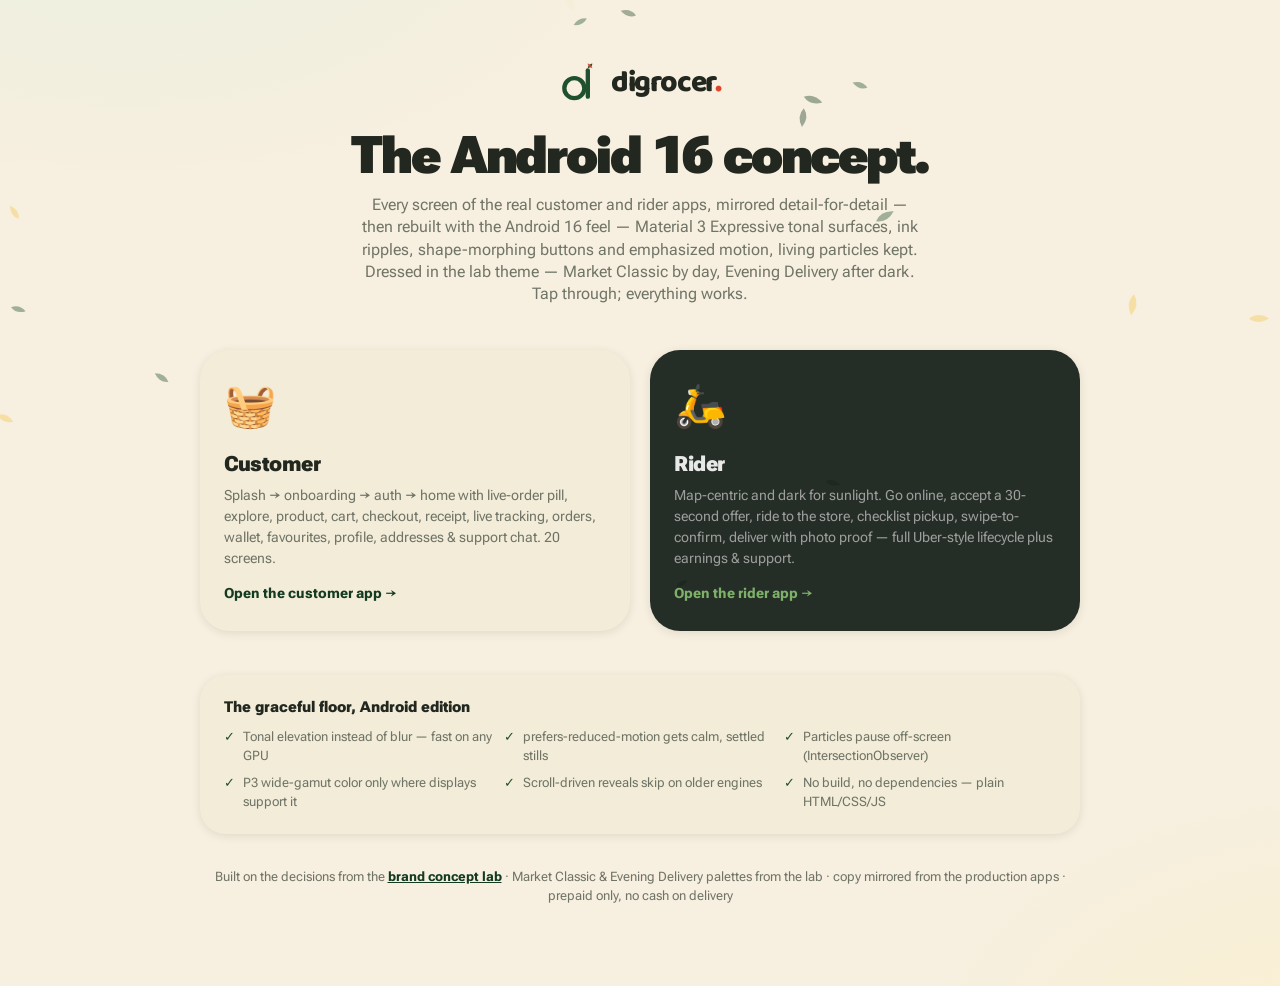
==== android/index.html @ c110612d "feat: lab-theme platform editions — ios/ (iOS 27) and android/ (Android 16) Two new folders, both dr" ====
<!DOCTYPE html>
<html lang="en">
<head>
<meta charset="UTF-8">
<meta name="viewport" content="width=device-width, initial-scale=1.0">
<title>digrocer — Android 16 · lab theme</title>
<link rel="preconnect" href="https://fonts.googleapis.com">
<link href="https://fonts.googleapis.com/css2?family=Baloo+2:wght@600;700;800&family=Roboto+Flex:opsz,wght@8..144,400..800&display=swap" rel="stylesheet">
<link rel="stylesheet" href="shared.css">
<style>
body{overflow:auto}
.hub{
  min-height:100vh;position:relative;
  background:
    radial-gradient(900px 500px at 10% -10%, var(--mint) 0%, transparent 55%),
    radial-gradient(700px 480px at 105% 110%, var(--harvest-soft) 0%, transparent 60%),
    var(--canvas);
  padding:60px 22px 80px;
}
.hub>canvas{position:fixed;inset:0;width:100%;height:100%;pointer-events:none}
.hubin{max-width:880px;margin:0 auto;position:relative;z-index:2}
.brandrow{display:flex;align-items:center;gap:12px;justify-content:center}
.wordmark{font-size:30px;font-weight:900;letter-spacing:-.04em}
.wordmark .dot{color:var(--berry)}
.hub h1{font-size:clamp(30px,6vw,52px);font-weight:900;letter-spacing:-.04em;text-align:center;margin:22px 0 10px;line-height:1.05}
.hub .lede{text-align:center;color:var(--ink-muted);max-width:560px;margin:0 auto 44px;font-size:15.5px}
.apps{display:grid;gap:20px;grid-template-columns:repeat(auto-fit,minmax(280px,1fr))}
.appcard{
  border-radius:30px;padding:26px 24px;text-align:left;display:block;text-decoration:none;color:inherit;
  transition:transform .25s var(--spring);
}
.appcard:hover{transform:translateY(-4px)}
.appcard .em{font-size:42px;display:block;margin-bottom:12px}
.appcard h2{font-size:21px;font-weight:900;letter-spacing:-.02em}
.appcard p{color:var(--ink-muted);font-size:13.5px;margin:6px 0 14px;line-height:1.55}
.appcard .cta{display:inline-flex;align-items:center;gap:7px;font-weight:800;font-size:13.5px;color:var(--forest)}
.appcard.darkc{background:rgba(18,29,22,.92);color:#E8E8E8;border-color:rgba(255,255,255,.12)}
.appcard.darkc p{color:#9E9E9E}
.appcard.darkc .cta{color:#7FB069}
.notes{margin-top:44px;border-radius:26px;padding:22px 24px}
.notes h3{font-size:15px;font-weight:900;margin-bottom:10px}
.notes ul{list-style:none;display:grid;gap:8px;grid-template-columns:repeat(auto-fit,minmax(240px,1fr))}
.notes li{font-size:13px;color:var(--ink-muted);display:flex;gap:8px}
.notes li::before{content:"✓";color:var(--grocer);font-weight:900}
.labline{text-align:center;margin-top:34px;font-size:13px;color:var(--ink-muted)}
.labline a{color:var(--forest);font-weight:800}
</style>
</head>
<body>
<div class="hub">
<canvas id="amb"></canvas>
<div class="hubin">
  <div class="brandrow">
    <svg width="40" height="47" viewBox="0 0 120 120" fill="none"><circle cx="46" cy="74" r="30" stroke="#1F5130" stroke-width="13"/><rect x="80" y="14" width="13" height="92" rx="6.5" fill="#1F5130"/><path d="M86 14 q2 -12 14 -14 q0 12 -14 14z" fill="#1F5130"/><path d="M100 14 q-2 -12 -14 -14 q0 12 14 14z" fill="#E0452B" opacity=".85"/></svg>
    <span class="wordmark">digrocer<span class="dot">.</span></span>
  </div>
  <h1>The Android 16 concept.</h1>
  <p class="lede">Every screen of the real customer and rider apps, mirrored detail-for-detail — then rebuilt with the Android 16 feel — Material 3 Expressive tonal surfaces, ink ripples, shape-morphing buttons and emphasized motion, living particles kept. Dressed in the lab theme — Market Classic by day, Evening Delivery after dark. Tap through; everything works.</p>

  <div class="apps">
    <a class="appcard glass" href="customer.html">
      <span class="em">🧺</span>
      <h2>Customer</h2>
      <p>Splash → onboarding → auth → home with live-order pill, explore, product, cart, checkout, receipt, live tracking, orders, wallet, favourites, profile, addresses &amp; support chat. 20 screens.</p>
      <span class="cta">Open the customer app →</span>
    </a>
    <a class="appcard glass darkc" href="rider.html">
      <span class="em">🛵</span>
      <h2>Rider</h2>
      <p>Map-centric and dark for sunlight. Go online, accept a 30-second offer, ride to the store, checklist pickup, swipe-to-confirm, deliver with photo proof — full Uber-style lifecycle plus earnings &amp; support.</p>
      <span class="cta">Open the rider app →</span>
    </a>
  </div>

  <div class="notes glass">
    <h3>The graceful floor, Android edition</h3>
    <ul>
      <li>Tonal elevation instead of blur — fast on any GPU</li>
      <li>prefers-reduced-motion gets calm, settled stills</li>
      <li>Particles pause off-screen (IntersectionObserver)</li>
      <li>P3 wide-gamut color only where displays support it</li>
      <li>Scroll-driven reveals skip on older engines</li>
      <li>No build, no dependencies — plain HTML/CSS/JS</li>
    </ul>
  </div>

  <p class="labline">Built on the decisions from the <a href="../index.html">brand concept lab</a> · Market Classic &amp; Evening Delivery palettes from the lab · copy mirrored from the production apps · prepaid only, no cash on delivery</p>
</div>
</div>
<script src="fx.js"></script>
<script>
DGFX.mount(document.getElementById('amb'),'drift',{count:20,alpha:.4,colors:['#1F5130','#143B22','#F5C84C']});
</script>
</body>
</html>
---- android/shared.css ----
/* ============================================================
   DiGrocer · Android 16 concept — LAB THEME edition
   Same lab tokens (Market Classic / Evening Delivery), but the
   feel is Material 3 Expressive: tonal surfaces instead of
   blur, ripples, shape-morphing buttons, an M3 navigation bar,
   emphasized easing. Graceful floor is trivial — everything is
   solid and fast on any GPU.
============================================================ */

:root{
  /* Market Classic (lab palette) */
  --canvas:#F7EFDF; --surface:#FFFDF7; --ink:#22271F; --ink-muted:#6F7466;
  --hairline:#E9E0C9;
  --forest:#143B22; --grocer:#1F5130; --mint:#EAF0E0; --mint-deep:#CFE0C4;
  --harvest:#F5C84C; --harvest-soft:#FBF0CF; --berry:#E0452B;
  --on-brand:#FFFDF7;
  --tonal:#F2ECD9;            /* surfaceContainer on ivory */
  --tonal-high:#ECE4CD;
  --shadow:0 2px 10px rgba(34,39,31,.10);
  --shadow-pop:0 10px 30px rgba(34,39,31,.20);
  --r-tile:20px; --r-card:28px;
  /* M3 emphasized easing — decisive, no overshoot */
  --spring:cubic-bezier(.3,0,0,1);
  --ease:cubic-bezier(.2,0,0,1);
}
body.dark, body.rider{
  /* Evening Delivery (lab palette) */
  --canvas:#121D16; --surface:#1C2B21; --ink:#F4EEDF; --ink-muted:#A9B3A2;
  --hairline:#2C3A2F;
  --forest:#0E2A18; --grocer:#E9C24A; --mint:#1E3526; --mint-deep:#2C4A35;
  --harvest:#E9C24A; --harvest-soft:#3A2F12; --berry:#E05842;
  --on-brand:#1B2A20;
  --tonal:#1A2A20; --tonal-high:#23332A;
  --shadow:0 2px 10px rgba(0,0,0,.5);
  --shadow-pop:0 10px 30px rgba(0,0,0,.6);
}

*{margin:0;padding:0;box-sizing:border-box}
html,body{height:100%}
body{
  font-family:'Roboto Flex',Roboto,system-ui,sans-serif;
  background:var(--canvas);color:var(--ink);
  -webkit-font-smoothing:antialiased;font-size:15px;line-height:1.45;
  overflow:hidden;
}
button{font-family:inherit;cursor:pointer;border:none;background:none;color:inherit}
input,textarea{font-family:inherit;font-size:inherit;color:inherit}
:focus-visible{outline:2.5px solid var(--berry);outline-offset:2px;border-radius:8px}

/* ---------- desktop stage + phone frame (Pixel-style) ---------- */
.stage{
  height:100vh;height:100dvh;display:grid;place-items:center;position:relative;
  background:
    radial-gradient(900px 500px at 12% -10%, var(--mint) 0%, transparent 55%),
    radial-gradient(700px 480px at 105% 110%, var(--harvest-soft) 0%, transparent 60%),
    var(--canvas);
}
.stage>canvas.amb{position:absolute;inset:0;width:100%;height:100%;pointer-events:none}
.phone{
  position:relative;width:min(396px,100vw);height:min(844px,100dvh);
  background:var(--canvas);overflow:hidden;
  border-radius:34px;border:8px solid #101210;
  box-shadow:0 40px 90px rgba(20,18,8,.4),0 0 0 1.5px rgba(255,255,255,.14) inset;
}
@media(max-width:430px),(max-height:880px) and (max-width:600px){
  .phone{width:100vw;height:100dvh;border-radius:0;border:none;box-shadow:none}
}
/* hole-punch camera instead of an island */
.island{
  position:absolute;top:12px;left:50%;transform:translateX(-50%);
  width:13px;height:13px;border-radius:50%;background:#101210;z-index:90;
  pointer-events:none;box-shadow:0 0 0 2.5px rgba(0,0,0,.25);
}
/* gesture navigation handle */
.navhandle{
  position:absolute;bottom:7px;left:50%;transform:translateX(-50%);
  width:104px;height:4px;border-radius:99px;background:var(--ink);opacity:.32;
  z-index:96;pointer-events:none;
}
.sbar{
  position:absolute;top:0;left:0;right:0;height:46px;z-index:80;pointer-events:none;
  display:flex;align-items:center;justify-content:space-between;
  padding:12px 24px 0;font-size:13.5px;font-weight:600;letter-spacing:.01em;
}
.sbar .sicons{display:flex;gap:5px;align-items:center}
.sbar svg{display:block}

/* ---------- "glass" → M3 tonal surface (no blur, by design) ---------- */
.glass{
  position:relative;
  background:var(--tonal);
  border:none;
  box-shadow:var(--shadow);
}
.glass::before{content:none}
.noglass .glass{background:var(--tonal)}

/* ---------- screens & transitions (emphasized, no overshoot) ---------- */
.scr{
  position:absolute;inset:0;background:var(--canvas);
  overflow-y:auto;overflow-x:hidden;-webkit-overflow-scrolling:touch;
  opacity:0;pointer-events:none;transform:translateY(26px);
  transition:opacity .26s var(--ease),transform .38s var(--spring);
  padding:60px 0 150px;scrollbar-width:none;
}
.scr::-webkit-scrollbar{display:none}
.scr.on{opacity:1;pointer-events:auto;transform:none}
.scr.full{padding:0}
.pad{padding-left:20px;padding-right:20px}

/* top app bar — solid tonal, flush corners */
.topbar{
  position:sticky;top:-60px;margin-top:-60px;z-index:40;
  padding:56px 14px 10px;display:flex;align-items:center;gap:8px;
  border-radius:0;
}
.topbar h1{font-size:20px;font-weight:700;letter-spacing:0;flex:1}
.iconbtn{
  width:40px;height:40px;border-radius:50%;display:grid;place-items:center;flex:none;
  background:var(--tonal-high);box-shadow:none;position:relative;overflow:hidden;
  transition:transform .15s var(--ease);
}
.iconbtn:active{transform:scale(.92)}
.iconbtn svg{width:19px;height:19px}

/* ---------- type ---------- */
.h-display{font-size:30px;font-weight:800;letter-spacing:-.01em;line-height:1.1}
.h-sec{font-size:16.5px;font-weight:700;letter-spacing:0}
.sub{color:var(--ink-muted);font-size:13px}
.eyebrow{font-size:11px;font-weight:700;letter-spacing:.1em;text-transform:uppercase;color:var(--ink-muted)}
/* brand wordmark keeps the lab face; everything else is Roboto Flex */
.wordmark{font-family:'Baloo 2',sans-serif}
.serif-tag{font-style:italic}

/* ---------- buttons — M3 filled, shape-morph on press ---------- */
.btn{
  display:flex;align-items:center;justify-content:center;gap:8px;
  width:100%;padding:15px 18px;border-radius:999px;
  background:var(--grocer);color:var(--on-brand);font-weight:700;font-size:15px;
  box-shadow:none;position:relative;overflow:hidden;
  transition:border-radius .28s var(--spring),transform .15s var(--ease);
}
.btn:active{border-radius:16px;transform:scale(.985)}
.btn[disabled]{opacity:.4;pointer-events:none}
.btn.tonal{background:var(--mint);color:var(--grocer)}
.btn.ghost{background:transparent;color:var(--grocer);border:1.5px solid var(--hairline)}
.btn.harvest{background:var(--harvest);color:#3A2A05}
.btn.danger{background:transparent;color:var(--berry)}
.btn.sm{padding:10px 18px;font-size:13px;width:auto}

/* ---------- cards / cells ---------- */
.card{background:var(--surface);border-radius:var(--r-card);border:none;box-shadow:var(--shadow)}
.cell{
  display:flex;align-items:center;gap:13px;padding:14px 16px;width:100%;text-align:left;
  position:relative;overflow:hidden;transition:background .15s;
}
.cell:active{background:var(--tonal-high)}
.cell+.cell{border-top:1px solid var(--hairline)}
.cell .ic{width:38px;height:38px;border-radius:14px;background:var(--mint);color:var(--grocer);display:grid;place-items:center;flex:none}
.cell .ic svg{width:17px;height:17px}
.cell .tx{flex:1;min-width:0}
.cell .tx b{display:block;font-size:14.5px;font-weight:600}
.cell .tx span{display:block;font-size:12px;color:var(--ink-muted)}
.chev{color:var(--ink-muted);flex:none}

/* ---------- fields — M3 filled text fields ---------- */
.field{margin-bottom:12px}
.field label{display:block;font-size:11.5px;font-weight:600;color:var(--ink-muted);margin:0 0 6px 4px;letter-spacing:.04em}
.field input,.field textarea,.field select{
  width:100%;padding:14px 16px;border-radius:14px 14px 6px 6px;
  border:none;border-bottom:2px solid var(--hairline);background:var(--tonal);
  font-size:14.5px;font-weight:500;transition:border-color .2s,background .2s;
  -webkit-appearance:none;appearance:none;
}
.field input:focus,.field textarea:focus{outline:none;border-bottom-color:var(--grocer);background:var(--tonal-high)}

/* ---------- chips — M3 squared filter chips ---------- */
.chips{display:flex;gap:8px;overflow-x:auto;padding:4px 20px 8px;scrollbar-width:none}
.chips::-webkit-scrollbar{display:none}
.chip{
  flex:none;padding:9px 16px;border-radius:10px;font-size:13px;font-weight:600;
  background:transparent;border:1.5px solid var(--hairline);color:var(--ink);
  position:relative;overflow:hidden;transition:transform .15s var(--ease);
}
.chip:active{transform:scale(.95)}
.chip.on{background:var(--mint);color:var(--grocer);border-color:transparent}

/* ---------- product tiles & steppers ---------- */
.tile{
  background:var(--surface);border-radius:var(--r-tile);border:none;
  padding:10px;position:relative;text-align:left;box-shadow:var(--shadow);
  transition:transform .18s var(--ease);
}
.tile:active{transform:scale(.98)}
.tile .ph{
  height:86px;border-radius:14px;display:grid;place-items:center;font-size:38px;
  background:linear-gradient(150deg,var(--mint) 0%,var(--mint-deep) 130%);
  margin-bottom:8px;position:relative;overflow:hidden;
}
.tile .ph .off{
  position:absolute;top:6px;left:6px;background:var(--berry);color:#FFFDF7;
  font-size:10px;font-weight:700;border-radius:8px;padding:3px 8px;
}
.tile h5{font-size:12.5px;font-weight:600;line-height:1.25;min-height:31px}
.tile .pr{font-size:13.5px;font-weight:800;margin-top:3px}
.tile .pr s{color:var(--ink-muted);font-weight:500;font-size:11px;margin-left:5px}
.tile .fav{position:absolute;top:14px;right:14px;z-index:3;width:28px;height:28px;border-radius:50%;
  background:var(--surface);display:grid;place-items:center;box-shadow:var(--shadow)}
.tile .fav svg{width:14px;height:14px}
.step{
  position:absolute;right:8px;bottom:8px;height:34px;display:flex;align-items:center;
  border-radius:12px;background:var(--grocer);color:var(--on-brand);overflow:hidden;
  box-shadow:var(--shadow);transition:width .25s var(--spring);
}
.step button{width:34px;height:34px;display:grid;place-items:center;color:var(--on-brand);font-size:17px;font-weight:700}
.step .q{min-width:18px;text-align:center;font-size:13.5px;font-weight:800}
.step.zero .q,.step.zero .minus{display:none}

/* ---------- M3 navigation bar (flush, tonal, pill indicator) ---------- */
.dock{
  position:absolute;left:0;right:0;bottom:0;z-index:60;
  border-radius:0;display:flex;padding:10px 8px 20px;
  background:var(--tonal);box-shadow:0 -1px 0 var(--hairline);
  transition:transform .35s var(--spring),opacity .25s;
}
.dock.hide{transform:translateY(110%);opacity:0;pointer-events:none}
.dock button{
  flex:1;display:flex;flex-direction:column;align-items:center;gap:4px;
  padding:4px 0 2px;font-size:11px;font-weight:600;color:var(--ink-muted);
  border-radius:18px;position:relative;transition:color .2s;
  overflow:visible;
}
.dock button.on{color:var(--grocer);font-weight:700}
.dock button svg{width:22px;height:22px;position:relative;z-index:1}
.dock button.on::before{
  content:"";position:absolute;top:0;left:50%;transform:translateX(-50%);
  width:60px;height:30px;border-radius:999px;background:var(--mint);
  animation:dockPill .3s var(--spring);
}
@keyframes dockPill{0%{width:30px;opacity:0}100%{width:60px;opacity:1}}

/* ---------- cart bar → extended-FAB flavour ---------- */
.cartbar{
  position:absolute;left:16px;right:16px;bottom:104px;z-index:59;
  border-radius:18px;padding:13px 15px;display:flex;align-items:center;gap:11px;
  background:var(--forest);color:#FFFDF7;box-shadow:var(--shadow-pop);
  transform:translateY(190px);opacity:0;pointer-events:none;cursor:pointer;border:none;
  transition:transform .4s var(--spring),opacity .22s ease;overflow:hidden;
}
body.dark .cartbar{background:var(--harvest);color:#1B2A20}
.cartbar.show{transform:none;opacity:1;pointer-events:auto}
.cartbar .n{
  width:30px;height:30px;border-radius:10px;background:var(--harvest);color:#3A2A05;
  display:grid;place-items:center;font-size:13px;font-weight:800;flex:none;
}
body.dark .cartbar .n{background:#1B2A20;color:#E9C24A}
.cartbar .n.bump{animation:bump .4s var(--spring)}
@keyframes bump{40%{transform:scale(1.3)}}
.cartbar b{flex:1;font-size:13.5px}
.cartbar span{font-weight:800;font-size:14.5px}

/* ---------- live order pill ---------- */
.livepill{
  display:flex;align-items:center;gap:10px;width:calc(100% - 40px);margin:0 20px 14px;
  border-radius:20px;padding:12px 14px;border:none;text-align:left;
  background:var(--ink);color:var(--canvas);box-shadow:var(--shadow-pop);
  animation:rise .4s var(--ease) both;position:relative;overflow:hidden;
}
.livepill .pulse{width:10px;height:10px;border-radius:50%;background:var(--harvest);position:relative;flex:none}
.livepill .pulse::after{content:"";position:absolute;inset:-5px;border-radius:50%;border:2px solid var(--harvest);animation:pulse 1.6s ease-out infinite}
.livepill b{flex:1;font-size:13px}
.livepill span{font-size:11.5px;opacity:.75}
@keyframes pulse{0%{transform:scale(.5);opacity:1}100%{transform:scale(1.4);opacity:0}}
@keyframes rise{0%{opacity:0;transform:translateY(16px)}100%{opacity:1;transform:none}}

/* ---------- sheet ---------- */
.sheetwrap{position:absolute;inset:0;z-index:70;pointer-events:none}
.sheetwrap.open{pointer-events:auto}
.sheetwrap .dim{position:absolute;inset:0;background:rgba(14,10,4,.45);opacity:0;transition:opacity .3s}
.sheetwrap.open .dim{opacity:1}
.sheet{
  position:absolute;left:0;right:0;bottom:0;border-radius:28px 28px 0 0;
  padding:10px 18px 24px;transform:translateY(115%);transition:transform .42s var(--spring);
  max-height:78%;overflow-y:auto;
}
.sheetwrap.open .sheet{transform:none}
.grab{width:34px;height:4px;border-radius:99px;background:var(--ink-muted);opacity:.4;margin:6px auto 12px}

/* ---------- toast → M3 snackbar ---------- */
.toast{
  position:absolute;left:18px;right:18px;bottom:130px;transform:translateY(24px);
  z-index:95;border-radius:14px;padding:13px 18px;font-size:13.5px;font-weight:500;
  opacity:0;transition:all .3s var(--ease);pointer-events:none;
  display:flex;align-items:center;gap:10px;
  background:var(--ink)!important;color:var(--canvas);box-shadow:var(--shadow-pop);
}
.toast.show{opacity:1;transform:none}

/* ---------- status chips ---------- */
.stchip{display:inline-flex;align-items:center;gap:6px;border-radius:8px;padding:5px 11px;font-size:11px;font-weight:700}
.stchip i{width:7px;height:7px;border-radius:50%;background:currentColor}
.st-pending{background:var(--harvest-soft);color:#9A6A0B}
body.rider .st-pending,body.dark .st-pending{color:#E9C24A}
.st-active{background:var(--mint);color:var(--grocer)}
.st-done{background:var(--mint);color:var(--grocer)}
.st-cancel{background:rgba(224,69,43,.12);color:var(--berry)}

/* ---------- timeline ---------- */
.tl{position:relative;padding-left:30px}
.tl .step-row{position:relative;padding-bottom:22px}
.tl .step-row::before{content:"";position:absolute;left:-22px;top:22px;bottom:-2px;width:2.5px;background:var(--hairline);border-radius:2px}
.tl .step-row:last-child::before{display:none}
.tl .dot{
  position:absolute;left:-30px;top:1px;width:19px;height:19px;border-radius:50%;
  border:2.5px solid var(--hairline);background:var(--surface);display:grid;place-items:center;
}
.tl .step-row.done .dot{background:var(--grocer);border-color:var(--grocer);color:var(--on-brand)}
.tl .step-row.done::before{background:var(--grocer)}
.tl .step-row.now .dot{border-color:var(--grocer);box-shadow:0 0 0 5px rgba(31,81,48,.18);animation:pulse-dot 1.6s ease infinite}
@keyframes pulse-dot{50%{box-shadow:0 0 0 8px rgba(31,81,48,.08)}}
.tl b{font-size:13.5px;font-weight:600;display:block}
.tl span{font-size:11.5px;color:var(--ink-muted)}

/* ---------- switch — M3 (thumb grows when on) ---------- */
.sw{width:52px;height:32px;border-radius:999px;background:var(--tonal-high);border:2px solid var(--ink-muted);position:relative;flex:none;transition:all .25s;cursor:pointer}
.sw::after{content:"";position:absolute;top:6px;left:6px;width:16px;height:16px;border-radius:50%;background:var(--ink-muted);transition:all .25s var(--spring)}
.sw.on{background:var(--grocer);border-color:var(--grocer)}
.sw.on::after{width:24px;height:24px;top:2px;transform:translateX(18px);background:var(--surface)}

/* ---------- skeleton ---------- */
@keyframes breathe{0%,100%{opacity:.45}50%{opacity:1}}
.skel{background:var(--hairline);border-radius:10px;animation:breathe 1.4s ease infinite}

/* ---------- motion utilities ---------- */
@keyframes floaty{0%,100%{transform:translateY(0)}50%{transform:translateY(-9px)}}
.floaty{animation:floaty 3.4s ease-in-out infinite}
@keyframes spin{to{transform:rotate(360deg)}}
.spin{animation:spin 1s linear infinite}
@keyframes popIn{0%{transform:scale(0)}70%{transform:scale(1.1)}100%{transform:scale(1)}}
.pop{animation:popIn .4s var(--spring) both}

/* swipe to confirm (rider) */
.swipe{
  position:relative;height:58px;border-radius:18px;overflow:hidden;
  background:var(--mint);border:none;
  display:flex;align-items:center;justify-content:center;user-select:none;touch-action:none;
}
body.rider .swipe{background:#1E3526}
.swipe .lbl{font-size:13.5px;font-weight:700;color:var(--grocer);transition:opacity .2s}
body.rider .swipe .lbl{color:#7FB069}
.swipe .thumb{
  position:absolute;left:5px;top:5px;width:48px;height:48px;border-radius:14px;
  background:var(--grocer);color:var(--on-brand);display:grid;place-items:center;
  box-shadow:var(--shadow);cursor:grab;
}
.swipe .fill{position:absolute;left:0;top:0;bottom:0;width:0;background:rgba(31,81,48,.2);background:color-mix(in srgb,var(--grocer) 22%,transparent)}
.swipe.done .lbl{opacity:0}

/* particle overlay (taps, bursts) */
canvas.fxoverlay{position:absolute;inset:0;z-index:94;pointer-events:none;width:100%;height:100%}

/* ---------- M3 ripple (added by m3.js) ---------- */
.m3rip{
  position:absolute;border-radius:50%;background:currentColor;opacity:.16;
  transform:scale(0);animation:m3rip .55s var(--ease) forwards;
  pointer-events:none;z-index:0;
}
@keyframes m3rip{to{transform:scale(1);opacity:0}}

/* scroll-driven entrances on the newest engines only */
@supports (animation-timeline: view()){
  .vreveal{animation:vrev both;animation-timeline:view();animation-range:entry 0% entry 50%}
  @keyframes vrev{from{opacity:.15;transform:translateY(16px)}to{opacity:1;transform:none}}
}

@media (prefers-reduced-motion: reduce){
  *,*::before,*::after{animation:none!important;transition:none!important}
}
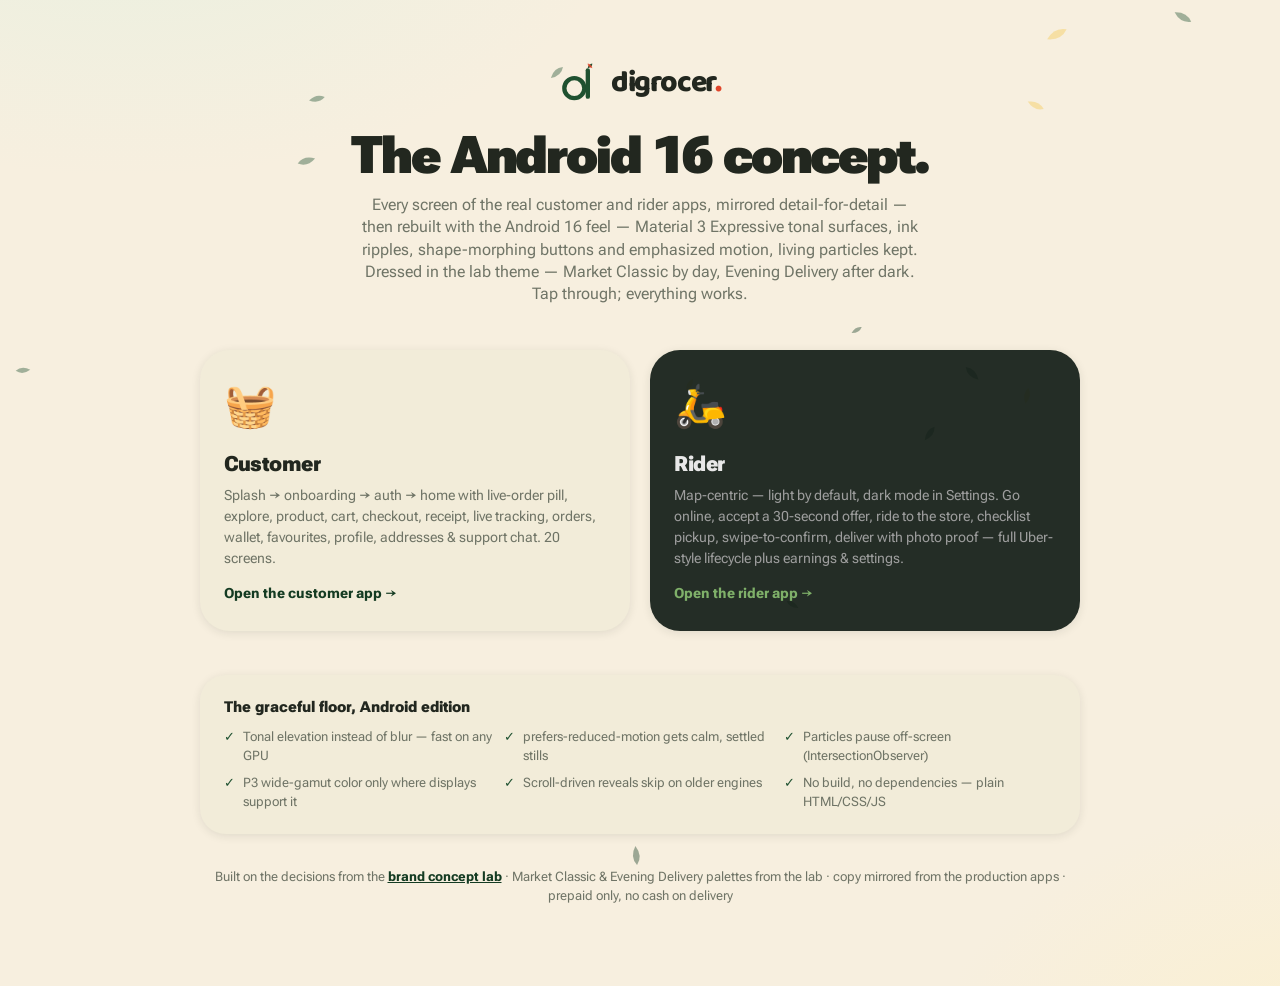
==== commit 5d427c58: "feat(rider): Settings replaces Support entry — ios/ and android/ The rider gear menu is now a Settin" ====
--- a/android/index.html
+++ b/android/index.html
@@ -67,7 +67,7 @@
     <a class="appcard glass darkc" href="rider.html">
       <span class="em">🛵</span>
       <h2>Rider</h2>
-      <p>Map-centric and dark for sunlight. Go online, accept a 30-second offer, ride to the store, checklist pickup, swipe-to-confirm, deliver with photo proof — full Uber-style lifecycle plus earnings &amp; support.</p>
+      <p>Map-centric — light by default, dark mode in Settings. Go online, accept a 30-second offer, ride to the store, checklist pickup, swipe-to-confirm, deliver with photo proof — full Uber-style lifecycle plus earnings &amp; settings.</p>
       <span class="cta">Open the rider app →</span>
     </a>
   </div>
--- a/android/shared.css
+++ b/android/shared.css
@@ -345,9 +345,9 @@
   background:var(--mint);border:none;
   display:flex;align-items:center;justify-content:center;user-select:none;touch-action:none;
 }
-body.rider .swipe{background:#1E3526}
+body.dark .swipe,body.rider .swipe{background:#1E3526}
 .swipe .lbl{font-size:13.5px;font-weight:700;color:var(--grocer);transition:opacity .2s}
-body.rider .swipe .lbl{color:#7FB069}
+body.dark .swipe .lbl,body.rider .swipe .lbl{color:#7FB069}
 .swipe .thumb{
   position:absolute;left:5px;top:5px;width:48px;height:48px;border-radius:14px;
   background:var(--grocer);color:var(--on-brand);display:grid;place-items:center;
